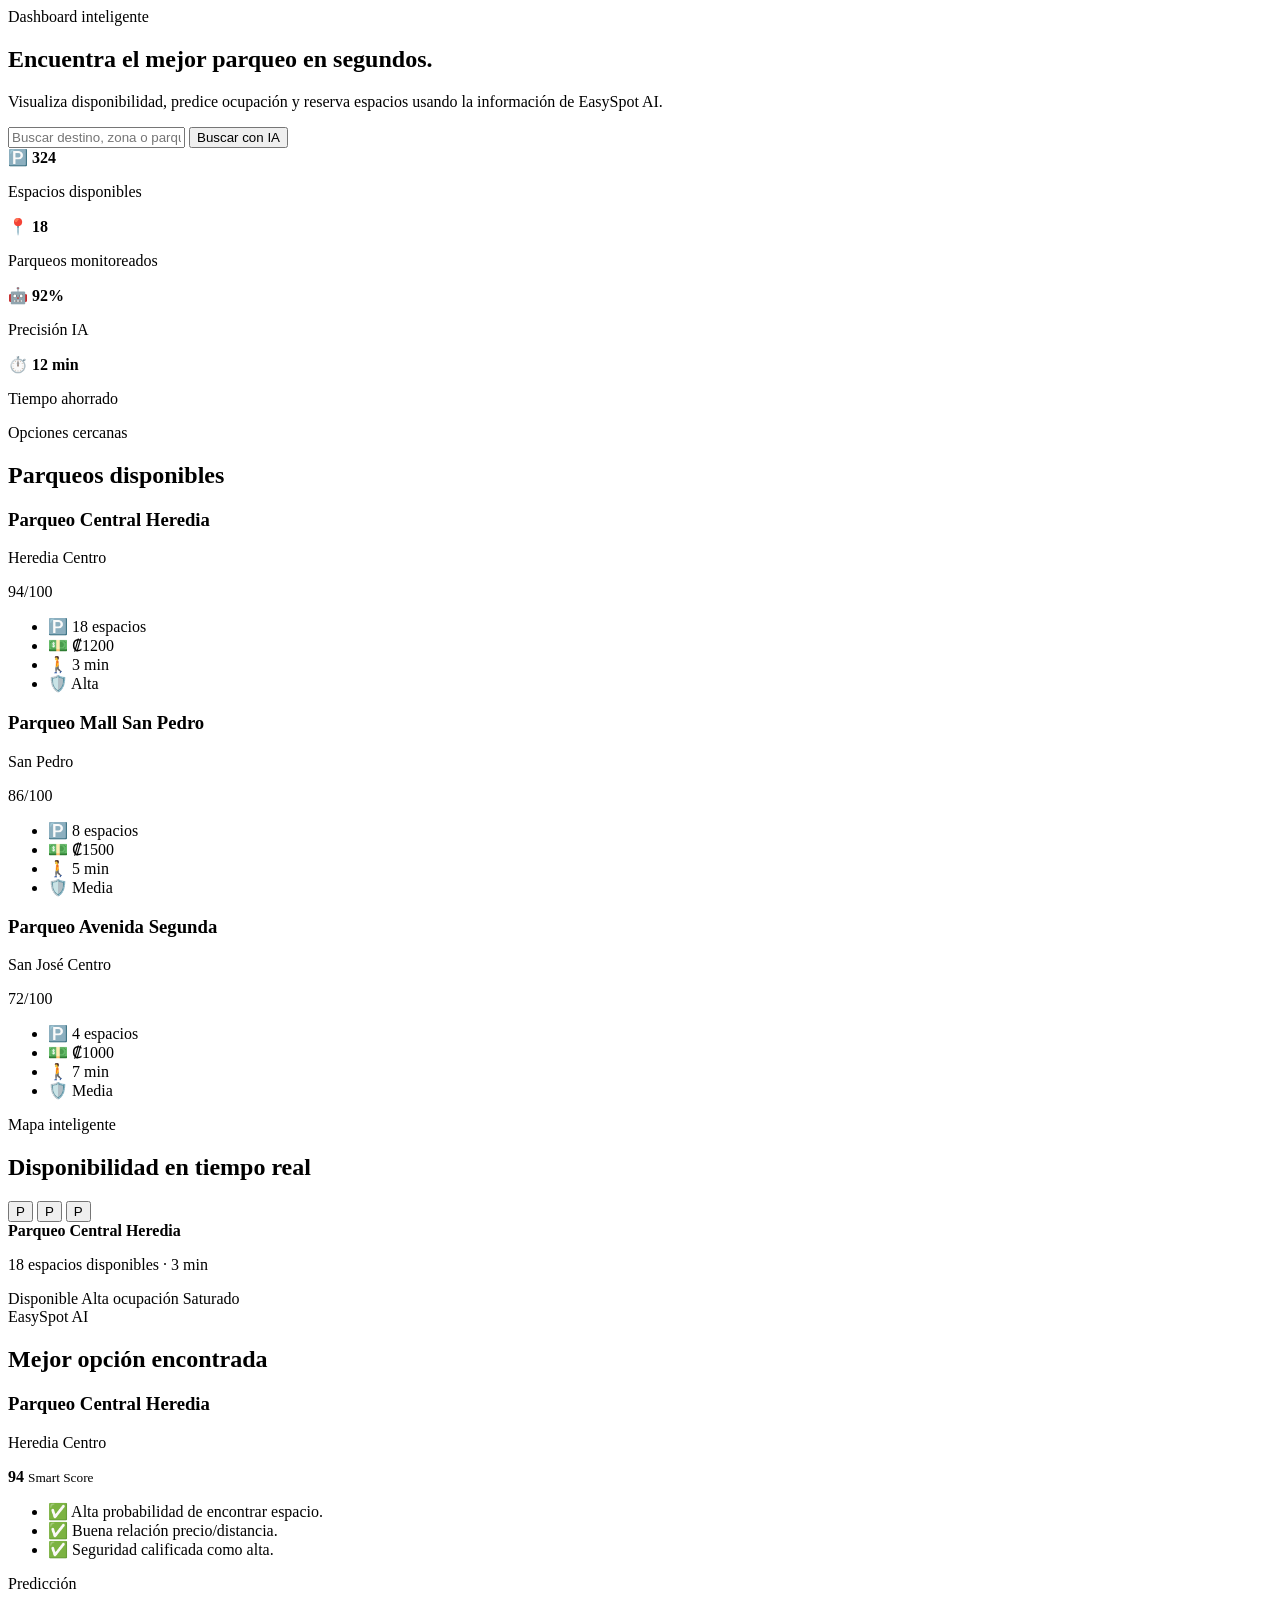
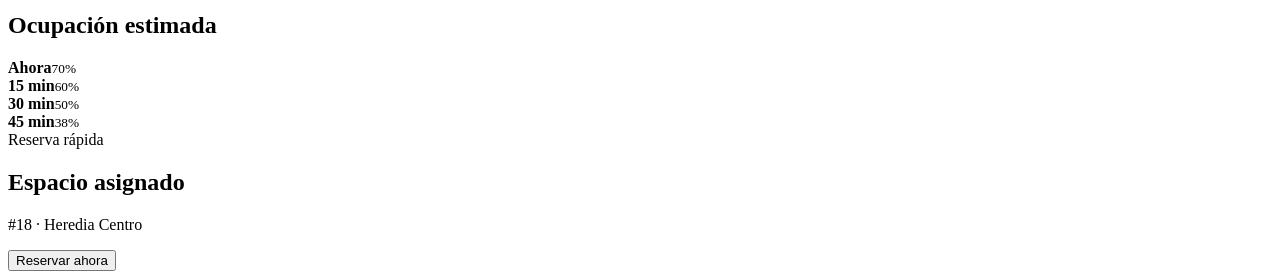
==== src/main/resources/templates/dashboard.html @ 5a5cbc47 "Remove database password from properties" ====
<!DOCTYPE html>
<html xmlns:th="http://www.thymeleaf.org">
    <head th:replace="~{layout/fragmentos :: head('Dashboard | EasySpot AI', 'dashboard')}"></head>

    <body class="dashboard-page">

        <header th:replace="~{layout/fragmentos :: appNavbar}"></header>

        <main class="dashboard-container">

            <section class="dashboard-hero">
                <div>
                    <span class="dashboard-badge">Dashboard inteligente</span>
                    <h1>Encuentra el mejor parqueo en segundos.</h1>
                    <p>
                        Visualiza disponibilidad, predice ocupación y reserva espacios
                        usando la información de EasySpot AI.
                    </p>
                </div>

                <form class="dashboard-search">
                    <input type="text" placeholder="Buscar destino, zona o parqueo...">
                    <button type="button">Buscar con IA</button>
                </form>
            </section>

            <section class="dashboard-stats">
                <div class="stat-card">
                    <span>🅿️</span>
                    <strong>324</strong>
                    <p>Espacios disponibles</p>
                </div>

                <div class="stat-card">
                    <span>📍</span>
                    <strong>18</strong>
                    <p>Parqueos monitoreados</p>
                </div>

                <div class="stat-card">
                    <span>🤖</span>
                    <strong>92%</strong>
                    <p>Precisión IA</p>
                </div>

                <div class="stat-card">
                    <span>⏱️</span>
                    <strong>12 min</strong>
                    <p>Tiempo ahorrado</p>
                </div>
            </section>

            <section class="dashboard-grid">

                <aside class="parking-panel">
                    <span class="panel-badge">Opciones cercanas</span>
                    <h2>Parqueos disponibles</h2>

                    <div class="parking-list">
                        <article class="parking-card active">
                            <div>
                                <h3>Parqueo Central Heredia</h3>
                                <p>Heredia Centro</p>
                            </div>
                            <span>94/100</span>
                            <ul>
                                <li>🅿️ 18 espacios</li>
                                <li>💵 ₡1200</li>
                                <li>🚶 3 min</li>
                                <li>🛡️ Alta</li>
                            </ul>
                        </article>

                        <article class="parking-card">
                            <div>
                                <h3>Parqueo Mall San Pedro</h3>
                                <p>San Pedro</p>
                            </div>
                            <span>86/100</span>
                            <ul>
                                <li>🅿️ 8 espacios</li>
                                <li>💵 ₡1500</li>
                                <li>🚶 5 min</li>
                                <li>🛡️ Media</li>
                            </ul>
                        </article>

                        <article class="parking-card">
                            <div>
                                <h3>Parqueo Avenida Segunda</h3>
                                <p>San José Centro</p>
                            </div>
                            <span>72/100</span>
                            <ul>
                                <li>🅿️ 4 espacios</li>
                                <li>💵 ₡1000</li>
                                <li>🚶 7 min</li>
                                <li>🛡️ Media</li>
                            </ul>
                        </article>
                    </div>
                </aside>

                <section class="map-panel">
                    <span class="panel-badge">Mapa inteligente</span>
                    <h2>Disponibilidad en tiempo real</h2>

                    <div class="smart-map">
                        <div class="road road-one"></div>
                        <div class="road road-two"></div>
                        <div class="road road-three"></div>

                        <button class="map-pin pin-green">P</button>
                        <button class="map-pin pin-yellow">P</button>
                        <button class="map-pin pin-red">P</button>

                        <div class="map-info">
                            <strong>Parqueo Central Heredia</strong>
                            <p>18 espacios disponibles · 3 min</p>
                        </div>
                    </div>

                    <div class="map-legend">
                        <span><i class="green"></i> Disponible</span>
                        <span><i class="yellow"></i> Alta ocupación</span>
                        <span><i class="red"></i> Saturado</span>
                    </div>
                </section>

                <aside class="ai-panel">
                    <section class="recommendation-card">
                        <span>EasySpot AI</span>
                        <h2>Mejor opción encontrada</h2>
                        <h3>Parqueo Central Heredia</h3>
                        <p>Heredia Centro</p>

                        <div class="score-box">
                            <strong>94</strong>
                            <small>Smart Score</small>
                        </div>

                        <ul>
                            <li>✅ Alta probabilidad de encontrar espacio.</li>
                            <li>✅ Buena relación precio/distancia.</li>
                            <li>✅ Seguridad calificada como alta.</li>
                        </ul>
                    </section>

                    <section class="prediction-card">
                        <span>Predicción</span>
                        <h2>Ocupación estimada</h2>

                        <div class="prediction-row">
                            <div><strong>Ahora</strong><small>70%</small></div>
                            <div class="bar"><i style="width:70%"></i></div>
                        </div>

                        <div class="prediction-row">
                            <div><strong>15 min</strong><small>60%</small></div>
                            <div class="bar"><i style="width:60%"></i></div>
                        </div>

                        <div class="prediction-row">
                            <div><strong>30 min</strong><small>50%</small></div>
                            <div class="bar"><i style="width:50%"></i></div>
                        </div>

                        <div class="prediction-row">
                            <div><strong>45 min</strong><small>38%</small></div>
                            <div class="bar"><i style="width:38%"></i></div>
                        </div>
                    </section>

                    <section class="quick-reserve">
                        <span>Reserva rápida</span>
                        <h2>Espacio asignado</h2>
                        <p>#18 · Heredia Centro</p>
                        <button>Reservar ahora</button>
                    </section>
                </aside>

            </section>

        </main>

        <div th:replace="~{layout/fragmentos :: scripts}"></div>

    </body>
</html>
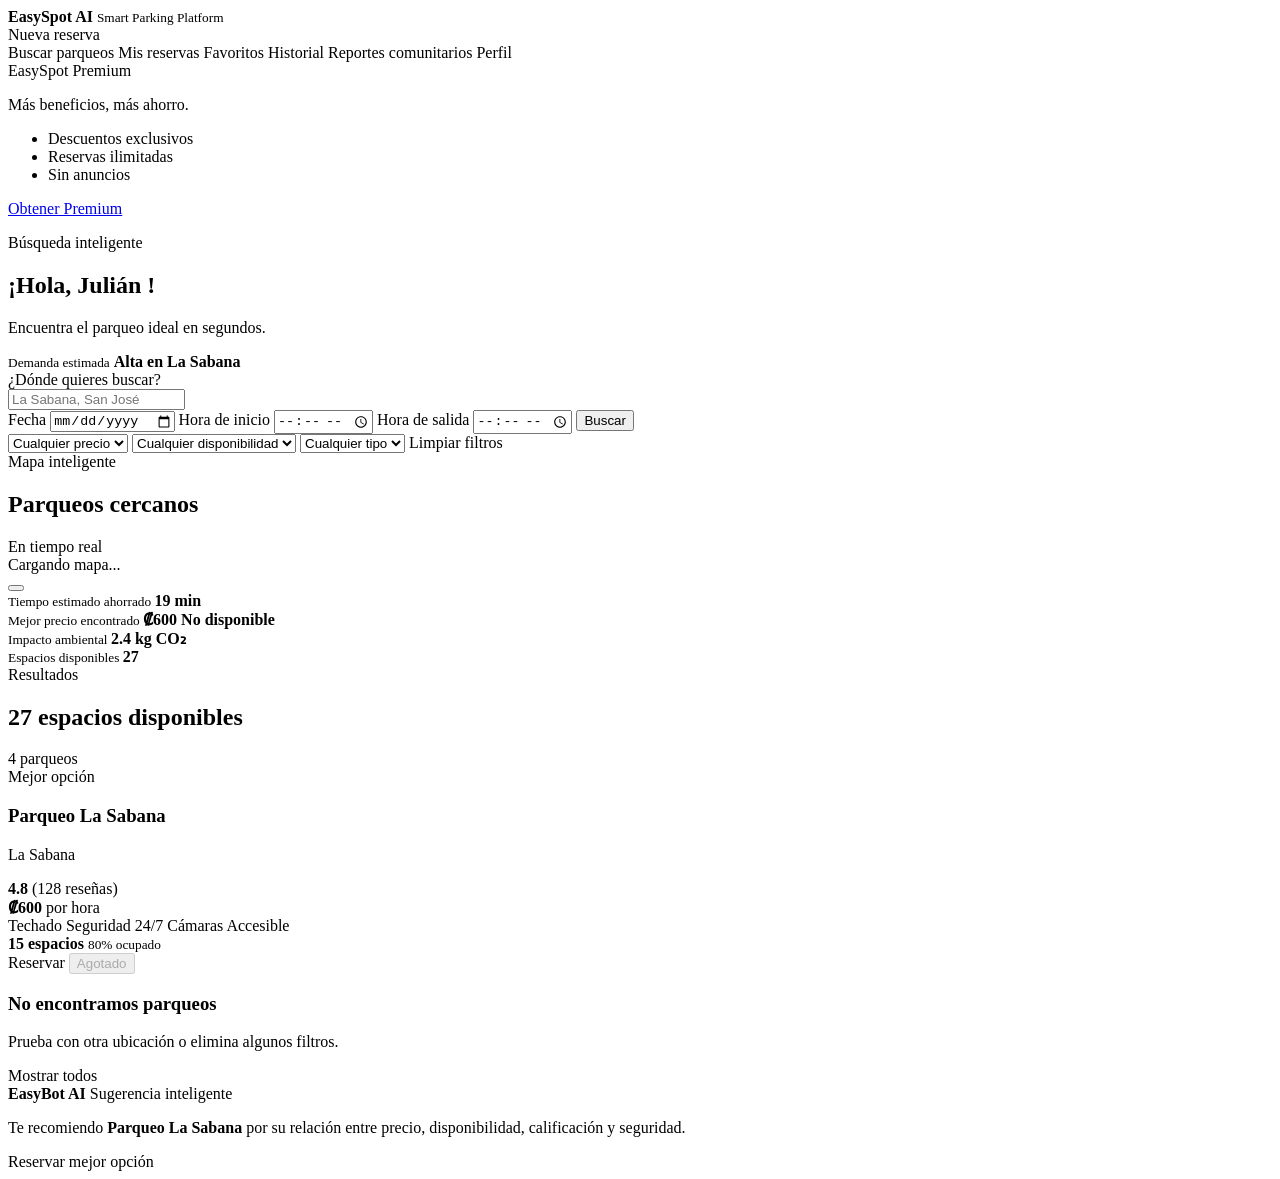
==== commit bb0e6670: "Dashboard completado, faltan algunos detalles" ====
--- a/src/main/resources/templates/dashboard.html
+++ b/src/main/resources/templates/dashboard.html
@@ -1,189 +1,723 @@
 <!DOCTYPE html>
 <html xmlns:th="http://www.thymeleaf.org">
-    <head th:replace="~{layout/fragmentos :: head('Dashboard | EasySpot AI', 'dashboard')}"></head>
-
-    <body class="dashboard-page">
+
+    <head th:replace="~{layout/fragmentos :: head('Buscar parqueos', 'dashboard')}">
+    </head>
+
+    <body class="dashboard-body">
 
         <header th:replace="~{layout/fragmentos :: appNavbar}"></header>
 
-        <main class="dashboard-container">
-
-            <section class="dashboard-hero">
-                <div>
-                    <span class="dashboard-badge">Dashboard inteligente</span>
-                    <h1>Encuentra el mejor parqueo en segundos.</h1>
-                    <p>
-                        Visualiza disponibilidad, predice ocupación y reserva espacios
-                        usando la información de EasySpot AI.
-                    </p>
+        <main class="dashboard-shell">
+
+            <!-- SIDEBAR -->
+            <aside class="dashboard-sidebar">
+
+                <div class="sidebar-brand">
+
+                    <div class="sidebar-brand-icon">
+                        <i class="fa-solid fa-location-dot"></i>
+                    </div>
+
+                    <div>
+                        <strong>EasySpot <span>AI</span></strong>
+                        <small>Smart Parking Platform</small>
+                    </div>
+
                 </div>
 
-                <form class="dashboard-search">
-                    <input type="text" placeholder="Buscar destino, zona o parqueo...">
-                    <button type="button">Buscar con IA</button>
+                <a th:href="@{/reservas/nueva}"
+                   class="new-reservation-btn">
+
+                    <i class="fa-solid fa-plus"></i>
+                    Nueva reserva
+
+                </a>
+
+                <nav class="sidebar-nav">
+
+                    <a th:href="@{/dashboard}" class="active">
+                        <i class="fa-solid fa-magnifying-glass-location"></i>
+                        <span>Buscar parqueos</span>
+                    </a>
+
+                    <a th:href="@{/reservas}">
+                        <i class="fa-regular fa-calendar-check"></i>
+                        <span>Mis reservas</span>
+                    </a>
+
+                    <a th:href="@{/favoritos}">
+                        <i class="fa-regular fa-heart"></i>
+                        <span>Favoritos</span>
+                    </a>
+
+                    <a th:href="@{/historial}">
+                        <i class="fa-solid fa-clock-rotate-left"></i>
+                        <span>Historial</span>
+                    </a>
+
+                    <a th:href="@{/reportes}">
+                        <i class="fa-solid fa-triangle-exclamation"></i>
+                        <span>Reportes comunitarios</span>
+                    </a>
+
+                    <a th:href="@{/perfil}">
+                        <i class="fa-regular fa-user"></i>
+                        <span>Perfil</span>
+                    </a>
+
+                </nav>
+
+                <section class="premium-card">
+
+                    <div class="premium-title">
+                        <i class="fa-solid fa-crown"></i>
+                        <span>EasySpot Premium</span>
+                    </div>
+
+                    <p>Más beneficios, más ahorro.</p>
+
+                    <ul>
+                        <li>
+                            <i class="fa-solid fa-check"></i>
+                            Descuentos exclusivos
+                        </li>
+
+                        <li>
+                            <i class="fa-solid fa-check"></i>
+                            Reservas ilimitadas
+                        </li>
+
+                        <li>
+                            <i class="fa-solid fa-check"></i>
+                            Sin anuncios
+                        </li>
+                    </ul>
+
+                    <a href="#" class="premium-btn">
+                        Obtener Premium
+                    </a>
+
+                </section>
+
+            </aside>
+
+            <!-- CONTENIDO PRINCIPAL -->
+            <section class="dashboard-main">
+
+                <!-- BIENVENIDA -->
+                <div class="dashboard-welcome">
+
+                    <div>
+
+                        <p class="welcome-kicker">
+                            Búsqueda inteligente
+                        </p>
+
+                        <h1>
+                            ¡Hola,
+                            <span th:text="${session.usuarioLogueado.nombre}">
+                                Julián
+                            </span>!
+                        </h1>
+
+                        <p>
+                            Encuentra el parqueo ideal en segundos.
+                        </p>
+
+                    </div>
+
+                    <div class="demand-card">
+
+                        <div class="demand-icon">
+                            <i class="fa-solid fa-chart-line"></i>
+                        </div>
+
+                        <div>
+                            <small>Demanda estimada</small>
+                            <strong>Alta en La Sabana</strong>
+                        </div>
+
+                    </div>
+
+                </div>
+
+                <!-- BUSCADOR -->
+                <form th:action="@{/dashboard}"
+                      method="get"
+                      class="search-panel">
+
+                    <div class="search-grid">
+
+                        <label class="field field-location">
+
+                            <span>¿Dónde quieres buscar?</span>
+
+                            <div class="field-control">
+
+                                <i class="fa-solid fa-location-dot"></i>
+
+                                <input type="text"
+                                       name="q"
+                                       th:value="${q}"
+                                       placeholder="La Sabana, San José">
+
+                            </div>
+
+                        </label>
+
+                        <label class="field">
+
+                            <span>Fecha</span>
+
+                            <input type="date"
+                                   name="fecha"
+                                   th:value="${fechaSeleccionada}">
+
+                        </label>
+
+                        <label class="field">
+
+                            <span>Hora de inicio</span>
+
+                            <input type="time"
+                                   name="horaInicio"
+                                   th:value="${horaInicioSeleccionada}">
+
+                        </label>
+
+                        <label class="field">
+
+                            <span>Hora de salida</span>
+
+                            <input type="time"
+                                   name="horaSalida"
+                                   th:value="${horaSalidaSeleccionada}">
+
+                        </label>
+
+                        <button type="submit" class="search-btn">
+                            <i class="fa-solid fa-magnifying-glass"></i>
+                            Buscar
+                        </button>
+
+                    </div>
+
+                    <!-- FILTROS -->
+                    <div class="filter-row">
+
+                        <label class="filter-select">
+
+                            <i class="fa-solid fa-money-bill-wave"></i>
+
+                            <select name="precioMaximo">
+
+                                <option value="">
+                                    Cualquier precio
+                                </option>
+
+                                <option value="500"
+                                        th:selected="${precioMaximo != null
+                                        and precioMaximo.toString() == '500'}">
+                                    Hasta ₡500
+                                </option>
+
+                                <option value="700"
+                                        th:selected="${precioMaximo != null
+                                        and precioMaximo.toString() == '700'}">
+                                    Hasta ₡700
+                                </option>
+
+                                <option value="1000"
+                                        th:selected="${precioMaximo != null
+                                        and precioMaximo.toString() == '1000'}">
+                                    Hasta ₡1.000
+                                </option>
+
+                            </select>
+
+                        </label>
+
+                        <label class="filter-select">
+
+                            <i class="fa-solid fa-square-parking"></i>
+
+                            <select name="espaciosMinimos">
+
+                                <option value="">
+                                    Cualquier disponibilidad
+                                </option>
+
+                                <option value="1"
+                                        th:selected="${espaciosMinimos == 1}">
+                                    Al menos 1 espacio
+                                </option>
+
+                                <option value="5"
+                                        th:selected="${espaciosMinimos == 5}">
+                                    Al menos 5 espacios
+                                </option>
+
+                                <option value="10"
+                                        th:selected="${espaciosMinimos == 10}">
+                                    Al menos 10 espacios
+                                </option>
+
+                                <option value="20"
+                                        th:selected="${espaciosMinimos == 20}">
+                                    Al menos 20 espacios
+                                </option>
+
+                            </select>
+
+                        </label>
+
+                        <label class="filter-select">
+
+                            <i class="fa-solid fa-warehouse"></i>
+
+                            <select name="techado">
+
+                                <option value="">
+                                    Cualquier tipo
+                                </option>
+
+                                <option value="true"
+                                        th:selected="${techado != null and techado}">
+                                    Techado
+                                </option>
+
+                                <option value="false"
+                                        th:selected="${techado != null and !techado}">
+                                    Al aire libre
+                                </option>
+
+                            </select>
+
+                        </label>
+
+                        <a th:href="@{/dashboard}"
+                           class="clear-filters">
+
+                            <i class="fa-solid fa-rotate-left"></i>
+                            Limpiar filtros
+
+                        </a>
+
+                    </div>
+
                 </form>
+
+                <div class="dashboard-content-grid">
+
+                    <!-- MAPA -->
+                    <section class="map-card">
+
+                        <div class="map-card-header">
+
+                            <div>
+                                <span class="section-label">
+                                    Mapa inteligente
+                                </span>
+
+                                <h2>Parqueos cercanos</h2>
+                            </div>
+
+                            <span class="live-badge">
+                                <span></span>
+                                En tiempo real
+                            </span>
+
+                        </div>
+
+                        <!-- GOOGLE MAPS -->
+                        <div class="map-container">
+
+                            <div id="googleMap">
+
+                                <div class="map-loading">
+
+                                    <i class="fa-solid fa-location-dot"></i>
+
+                                    <span>
+                                        Cargando mapa...
+                                    </span>
+
+                                </div>
+
+                            </div>
+
+                            <!-- BOTÓN MI UBICACIÓN -->
+                            <button
+                                id="btnMyLocation"
+                                class="map-my-location"
+                                type="button"
+                                title="Mi ubicación"
+                                aria-label="Mi ubicación">
+
+                                <i class="fa-solid fa-location-crosshairs"></i>
+
+                            </button>
+
+                        </div>
+
+                        <!--
+                            Datos ocultos utilizados por dashboard.js
+                            para crear los marcadores del mapa.
+                        -->
+                        <div id="parkingMapData"
+                             class="d-none"
+                             aria-hidden="true">
+
+                            <div th:each="item : ${parqueos}"
+                                 class="parking-map-item"
+                                 th:data-id="${item.parqueo.idParqueo}"
+                                 th:data-nombre="${item.parqueo.nombre}"
+                                 th:data-direccion="${item.parqueo.direccion}"
+                                 th:data-latitud="${item.parqueo.latitud}"
+                                 th:data-longitud="${item.parqueo.longitud}"
+                                 th:data-precio="${item.parqueo.tarifaHora}"
+                                 th:data-espacios="${item.parqueo.espaciosDisponibles}"
+                                 th:data-calificacion="${item.parqueo.calificacion}"
+                                 th:data-mejor="${item.mejorOpcion}">
+                            </div>
+
+                        </div>
+
+                        <!-- ESTADÍSTICAS -->
+                        <div class="dashboard-stats">
+
+                            <article>
+
+                                <i class="fa-regular fa-clock"></i>
+
+                                <div>
+                                    <small>
+                                        Tiempo estimado ahorrado
+                                    </small>
+
+                                    <strong>19 min</strong>
+                                </div>
+
+                            </article>
+
+                            <article>
+
+                                <i class="fa-solid fa-wallet"></i>
+
+                                <div>
+
+                                    <small>
+                                        Mejor precio encontrado
+                                    </small>
+
+                                    <strong th:if="${mejorParqueo != null}"
+                                            th:text="'₡'
+                                            + ${#numbers.formatDecimal(
+                                            mejorParqueo.parqueo.tarifaHora,
+                                            0, 'COMMA', 0, 'POINT')}">
+                                        ₡600
+                                    </strong>
+
+                                    <strong th:if="${mejorParqueo == null}">
+                                        No disponible
+                                    </strong>
+
+                                </div>
+
+                            </article>
+
+                            <article>
+
+                                <i class="fa-solid fa-leaf"></i>
+
+                                <div>
+                                    <small>
+                                        Impacto ambiental
+                                    </small>
+
+                                    <strong>2.4 kg CO₂</strong>
+                                </div>
+
+                            </article>
+
+                            <article>
+
+                                <i class="fa-solid fa-square-parking"></i>
+
+                                <div>
+                                    <small>
+                                        Espacios disponibles
+                                    </small>
+
+                                    <strong th:text="${totalEspacios}">
+                                        27
+                                    </strong>
+                                </div>
+
+                            </article>
+
+                        </div>
+
+                    </section>
+
+                    <!-- RESULTADOS -->
+                    <aside class="results-panel">
+
+                        <div class="results-header">
+
+                            <div>
+
+                                <span class="section-label">
+                                    Resultados
+                                </span>
+
+                                <h2>
+                                    <span th:text="${totalEspacios}">
+                                        27
+                                    </span>
+
+                                    espacios disponibles
+                                </h2>
+
+                            </div>
+
+                            <span class="result-count"
+                                  th:text="${cantidadResultados + ' parqueos'}">
+                                4 parqueos
+                            </span>
+
+                        </div>
+
+                        <div class="results-list"
+                             th:if="${!#lists.isEmpty(parqueos)}">
+
+                            <article th:each="item : ${parqueos}"
+                                     class="parking-card"
+                                     th:classappend="${item.mejorOpcion}
+                                     ? ' recommended' : ''"
+                                     th:data-parking-id="${item.parqueo.idParqueo}"
+                                     th:data-parqueo-card="${item.parqueo.idParqueo}">
+
+                                <span th:if="${item.mejorOpcion}"
+                                      class="recommended-badge">
+                                    Mejor opción
+                                </span>
+
+                                <div class="parking-card-top">
+
+                                    <div class="parking-icon">
+                                        <i class="fa-solid fa-square-parking"></i>
+                                    </div>
+
+                                    <div class="parking-main-info">
+
+                                        <h3 th:text="${item.parqueo.nombre}">
+                                            Parqueo La Sabana
+                                        </h3>
+
+                                        <p>
+
+                                            <i class="fa-solid fa-location-dot"></i>
+
+                                            <span th:text="${item.parqueo.direccion}">
+                                                La Sabana
+                                            </span>
+
+                                        </p>
+
+                                        <div class="rating-row">
+
+                                            <i class="fa-solid fa-star"></i>
+
+                                            <strong th:text="${item.parqueo.calificacion}">
+                                                4.8
+                                            </strong>
+
+                                            <span th:text="'('
+                                                  + ${item.parqueo.totalResenas}
+                                                  + ' reseñas)'">
+                                                (128 reseñas)
+                                            </span>
+
+                                        </div>
+
+                                    </div>
+
+                                    <div class="parking-price">
+
+                                        <strong th:text="'₡'
+                                                + ${#numbers.formatDecimal(
+                                                item.parqueo.tarifaHora,
+                                                0, 'COMMA', 0, 'POINT')}">
+                                            ₡600
+                                        </strong>
+
+                                        <span>por hora</span>
+
+                                    </div>
+
+                                </div>
+
+                                <div class="parking-features">
+
+                                    <span th:if="${item.parqueo.techado}">
+                                        <i class="fa-solid fa-warehouse"></i>
+                                        Techado
+                                    </span>
+
+                                    <span th:if="${item.parqueo.seguridad24h}">
+                                        <i class="fa-solid fa-shield-halved"></i>
+                                        Seguridad 24/7
+                                    </span>
+
+                                    <span th:if="${item.parqueo.camaras}">
+                                        <i class="fa-solid fa-video"></i>
+                                        Cámaras
+                                    </span>
+
+                                    <span th:if="${item.parqueo.accesoDiscapacidad}">
+                                        <i class="fa-solid fa-wheelchair"></i>
+                                        Accesible
+                                    </span>
+
+                                </div>
+
+                                <div class="parking-card-footer">
+
+                                    <div class="availability"
+                                         th:classappend="${item.nivelDisponibilidad}">
+
+                                        <span class="availability-dot"></span>
+
+                                        <div>
+
+                                            <strong th:text="${item.parqueo.espaciosDisponibles
+                                                    + ' espacios'}">
+                                                15 espacios
+                                            </strong>
+
+                                            <small th:text="${item.porcentajeOcupacion
+                                                   + '% ocupado'}">
+                                                80% ocupado
+                                            </small>
+
+                                        </div>
+
+                                    </div>
+
+                                    <a th:if="${item.parqueo.espaciosDisponibles > 0}"
+                                       th:href="@{/reservas/nueva(
+                                       idParqueo=${item.parqueo.idParqueo},
+                                       fecha=${fechaSeleccionada},
+                                       horaInicio=${horaInicioSeleccionada},
+                                       horaSalida=${horaSalidaSeleccionada}
+                                       )}"
+                                       class="reserve-btn">
+
+                                        Reservar
+
+                                    </a>
+
+                                    <button th:if="${item.parqueo.espaciosDisponibles == 0}"
+                                            type="button"
+                                            class="reserve-btn disabled"
+                                            disabled>
+
+                                        Agotado
+
+                                    </button>
+
+                                </div>
+
+                            </article>
+
+                        </div>
+
+                        <!-- SIN RESULTADOS -->
+                        <div class="empty-results"
+                             th:if="${#lists.isEmpty(parqueos)}">
+
+                            <i class="fa-solid fa-map-location-dot"></i>
+
+                            <h3>No encontramos parqueos</h3>
+
+                            <p>
+                                Prueba con otra ubicación o elimina algunos filtros.
+                            </p>
+
+                            <a th:href="@{/dashboard}">
+                                Mostrar todos
+                            </a>
+
+                        </div>
+
+                    </aside>
+
+                </div>
+
+                <!-- ASISTENTE -->
+                <section class="assistant-card"
+                         th:if="${mejorParqueo != null}">
+
+                    <div class="assistant-avatar">
+                        <i class="fa-solid fa-robot"></i>
+                    </div>
+
+                    <div class="assistant-message">
+
+                        <div>
+                            <strong>EasyBot AI</strong>
+                            <span>Sugerencia inteligente</span>
+                        </div>
+
+                        <p>
+
+                            Te recomiendo
+
+                            <strong th:text="${mejorParqueo.parqueo.nombre}">
+                                Parqueo La Sabana
+                            </strong>
+
+                            por su relación entre precio, disponibilidad,
+                            calificación y seguridad.
+
+                        </p>
+
+                    </div>
+
+                    <a th:href="@{/reservas/nueva(
+                       idParqueo=${mejorParqueo.parqueo.idParqueo},
+                       fecha=${fechaSeleccionada},
+                       horaInicio=${horaInicioSeleccionada},
+                       horaSalida=${horaSalidaSeleccionada}
+                       )}"
+                       class="assistant-action">
+
+                        Reservar mejor opción
+
+                        <i class="fa-solid fa-wand-magic-sparkles"></i>
+
+                    </a>
+
+                </section>
+
             </section>
 
-            <section class="dashboard-stats">
-                <div class="stat-card">
-                    <span>🅿️</span>
-                    <strong>324</strong>
-                    <p>Espacios disponibles</p>
-                </div>
-
-                <div class="stat-card">
-                    <span>📍</span>
-                    <strong>18</strong>
-                    <p>Parqueos monitoreados</p>
-                </div>
-
-                <div class="stat-card">
-                    <span>🤖</span>
-                    <strong>92%</strong>
-                    <p>Precisión IA</p>
-                </div>
-
-                <div class="stat-card">
-                    <span>⏱️</span>
-                    <strong>12 min</strong>
-                    <p>Tiempo ahorrado</p>
-                </div>
-            </section>
-
-            <section class="dashboard-grid">
-
-                <aside class="parking-panel">
-                    <span class="panel-badge">Opciones cercanas</span>
-                    <h2>Parqueos disponibles</h2>
-
-                    <div class="parking-list">
-                        <article class="parking-card active">
-                            <div>
-                                <h3>Parqueo Central Heredia</h3>
-                                <p>Heredia Centro</p>
-                            </div>
-                            <span>94/100</span>
-                            <ul>
-                                <li>🅿️ 18 espacios</li>
-                                <li>💵 ₡1200</li>
-                                <li>🚶 3 min</li>
-                                <li>🛡️ Alta</li>
-                            </ul>
-                        </article>
-
-                        <article class="parking-card">
-                            <div>
-                                <h3>Parqueo Mall San Pedro</h3>
-                                <p>San Pedro</p>
-                            </div>
-                            <span>86/100</span>
-                            <ul>
-                                <li>🅿️ 8 espacios</li>
-                                <li>💵 ₡1500</li>
-                                <li>🚶 5 min</li>
-                                <li>🛡️ Media</li>
-                            </ul>
-                        </article>
-
-                        <article class="parking-card">
-                            <div>
-                                <h3>Parqueo Avenida Segunda</h3>
-                                <p>San José Centro</p>
-                            </div>
-                            <span>72/100</span>
-                            <ul>
-                                <li>🅿️ 4 espacios</li>
-                                <li>💵 ₡1000</li>
-                                <li>🚶 7 min</li>
-                                <li>🛡️ Media</li>
-                            </ul>
-                        </article>
-                    </div>
-                </aside>
-
-                <section class="map-panel">
-                    <span class="panel-badge">Mapa inteligente</span>
-                    <h2>Disponibilidad en tiempo real</h2>
-
-                    <div class="smart-map">
-                        <div class="road road-one"></div>
-                        <div class="road road-two"></div>
-                        <div class="road road-three"></div>
-
-                        <button class="map-pin pin-green">P</button>
-                        <button class="map-pin pin-yellow">P</button>
-                        <button class="map-pin pin-red">P</button>
-
-                        <div class="map-info">
-                            <strong>Parqueo Central Heredia</strong>
-                            <p>18 espacios disponibles · 3 min</p>
-                        </div>
-                    </div>
-
-                    <div class="map-legend">
-                        <span><i class="green"></i> Disponible</span>
-                        <span><i class="yellow"></i> Alta ocupación</span>
-                        <span><i class="red"></i> Saturado</span>
-                    </div>
-                </section>
-
-                <aside class="ai-panel">
-                    <section class="recommendation-card">
-                        <span>EasySpot AI</span>
-                        <h2>Mejor opción encontrada</h2>
-                        <h3>Parqueo Central Heredia</h3>
-                        <p>Heredia Centro</p>
-
-                        <div class="score-box">
-                            <strong>94</strong>
-                            <small>Smart Score</small>
-                        </div>
-
-                        <ul>
-                            <li>✅ Alta probabilidad de encontrar espacio.</li>
-                            <li>✅ Buena relación precio/distancia.</li>
-                            <li>✅ Seguridad calificada como alta.</li>
-                        </ul>
-                    </section>
-
-                    <section class="prediction-card">
-                        <span>Predicción</span>
-                        <h2>Ocupación estimada</h2>
-
-                        <div class="prediction-row">
-                            <div><strong>Ahora</strong><small>70%</small></div>
-                            <div class="bar"><i style="width:70%"></i></div>
-                        </div>
-
-                        <div class="prediction-row">
-                            <div><strong>15 min</strong><small>60%</small></div>
-                            <div class="bar"><i style="width:60%"></i></div>
-                        </div>
-
-                        <div class="prediction-row">
-                            <div><strong>30 min</strong><small>50%</small></div>
-                            <div class="bar"><i style="width:50%"></i></div>
-                        </div>
-
-                        <div class="prediction-row">
-                            <div><strong>45 min</strong><small>38%</small></div>
-                            <div class="bar"><i style="width:38%"></i></div>
-                        </div>
-                    </section>
-
-                    <section class="quick-reserve">
-                        <span>Reserva rápida</span>
-                        <h2>Espacio asignado</h2>
-                        <p>#18 · Heredia Centro</p>
-                        <button>Reservar ahora</button>
-                    </section>
-                </aside>
-
-            </section>
-
         </main>
 
+        <!-- SCRIPTS GENERALES -->
         <div th:replace="~{layout/fragmentos :: scripts}"></div>
 
+        <!-- JAVASCRIPT DEL DASHBOARD -->
+        <script th:src="@{/js/dashboard.js}"></script>
+
+        <!-- GOOGLE MAPS JAVASCRIPT API -->
+        <script th:src="|https://maps.googleapis.com/maps/api/js?key=${googleMapsApiKey}&amp;loading=async&amp;callback=initMap&amp;v=weekly|"
+                async
+                defer>
+        </script>
+
     </body>
+
 </html>
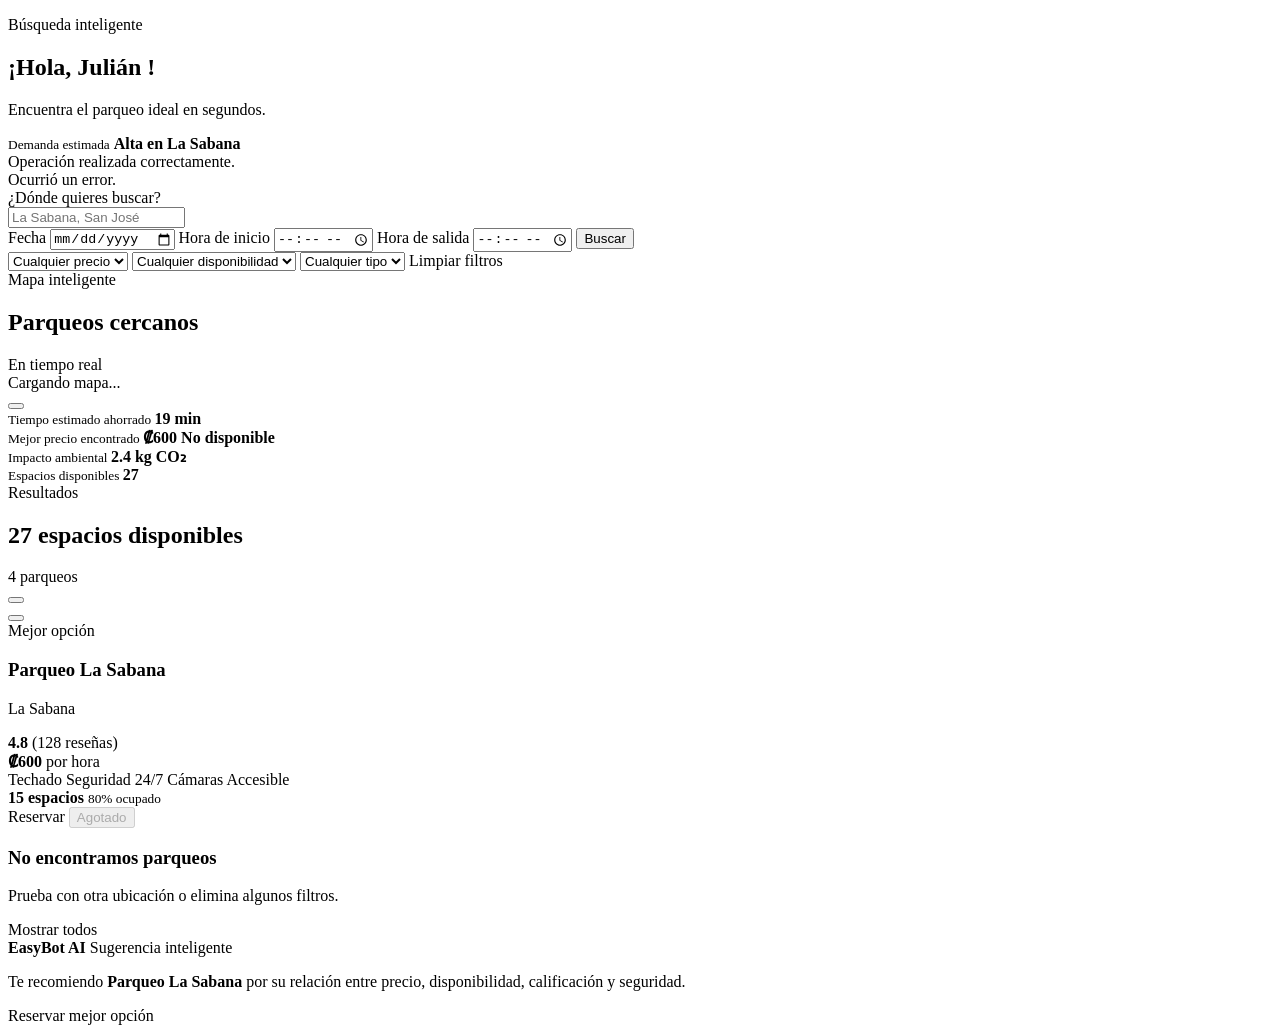
==== commit 413d5c96: "Dashboard, Reservas y Favoritos "Completado" faltan algunos detalles" ====
--- a/src/main/resources/templates/dashboard.html
+++ b/src/main/resources/templates/dashboard.html
@@ -6,101 +6,10 @@
 
     <body class="dashboard-body">
 
-        <header th:replace="~{layout/fragmentos :: appNavbar}"></header>
-
         <main class="dashboard-shell">
 
             <!-- SIDEBAR -->
-            <aside class="dashboard-sidebar">
-
-                <div class="sidebar-brand">
-
-                    <div class="sidebar-brand-icon">
-                        <i class="fa-solid fa-location-dot"></i>
-                    </div>
-
-                    <div>
-                        <strong>EasySpot <span>AI</span></strong>
-                        <small>Smart Parking Platform</small>
-                    </div>
-
-                </div>
-
-                <a th:href="@{/reservas/nueva}"
-                   class="new-reservation-btn">
-
-                    <i class="fa-solid fa-plus"></i>
-                    Nueva reserva
-
-                </a>
-
-                <nav class="sidebar-nav">
-
-                    <a th:href="@{/dashboard}" class="active">
-                        <i class="fa-solid fa-magnifying-glass-location"></i>
-                        <span>Buscar parqueos</span>
-                    </a>
-
-                    <a th:href="@{/reservas}">
-                        <i class="fa-regular fa-calendar-check"></i>
-                        <span>Mis reservas</span>
-                    </a>
-
-                    <a th:href="@{/favoritos}">
-                        <i class="fa-regular fa-heart"></i>
-                        <span>Favoritos</span>
-                    </a>
-
-                    <a th:href="@{/historial}">
-                        <i class="fa-solid fa-clock-rotate-left"></i>
-                        <span>Historial</span>
-                    </a>
-
-                    <a th:href="@{/reportes}">
-                        <i class="fa-solid fa-triangle-exclamation"></i>
-                        <span>Reportes comunitarios</span>
-                    </a>
-
-                    <a th:href="@{/perfil}">
-                        <i class="fa-regular fa-user"></i>
-                        <span>Perfil</span>
-                    </a>
-
-                </nav>
-
-                <section class="premium-card">
-
-                    <div class="premium-title">
-                        <i class="fa-solid fa-crown"></i>
-                        <span>EasySpot Premium</span>
-                    </div>
-
-                    <p>Más beneficios, más ahorro.</p>
-
-                    <ul>
-                        <li>
-                            <i class="fa-solid fa-check"></i>
-                            Descuentos exclusivos
-                        </li>
-
-                        <li>
-                            <i class="fa-solid fa-check"></i>
-                            Reservas ilimitadas
-                        </li>
-
-                        <li>
-                            <i class="fa-solid fa-check"></i>
-                            Sin anuncios
-                        </li>
-                    </ul>
-
-                    <a href="#" class="premium-btn">
-                        Obtener Premium
-                    </a>
-
-                </section>
-
-            </aside>
+            <aside th:replace="~{layout/fragmentos :: sidebar('dashboard')}"></aside>
 
             <!-- CONTENIDO PRINCIPAL -->
             <section class="dashboard-main">
@@ -142,6 +51,30 @@
 
                 </div>
 
+                <!-- MENSAJE DE ÉXITO -->
+                <div th:if="${success}"
+                     class="dashboard-alert dashboard-alert-success">
+
+                    <i class="fa-solid fa-circle-check"></i>
+
+                    <span th:text="${success}">
+                        Operación realizada correctamente.
+                    </span>
+
+                </div>
+
+                <!-- MENSAJE DE ERROR -->
+                <div th:if="${error}"
+                     class="dashboard-alert dashboard-alert-error">
+
+                    <i class="fa-solid fa-circle-exclamation"></i>
+
+                    <span th:text="${error}">
+                        Ocurrió un error.
+                    </span>
+
+                </div>
+
                 <!-- BUSCADOR -->
                 <form th:action="@{/dashboard}"
                       method="get"
@@ -196,9 +129,12 @@
 
                         </label>
 
-                        <button type="submit" class="search-btn">
+                        <button type="submit"
+                                class="search-btn">
+
                             <i class="fa-solid fa-magnifying-glass"></i>
                             Buscar
+
                         </button>
 
                     </div>
@@ -316,11 +252,13 @@
                         <div class="map-card-header">
 
                             <div>
+
                                 <span class="section-label">
                                     Mapa inteligente
                                 </span>
 
                                 <h2>Parqueos cercanos</h2>
+
                             </div>
 
                             <span class="live-badge">
@@ -348,12 +286,11 @@
                             </div>
 
                             <!-- BOTÓN MI UBICACIÓN -->
-                            <button
-                                id="btnMyLocation"
-                                class="map-my-location"
-                                type="button"
-                                title="Mi ubicación"
-                                aria-label="Mi ubicación">
+                            <button id="btnMyLocation"
+                                    class="map-my-location"
+                                    type="button"
+                                    title="Mi ubicación"
+                                    aria-label="Mi ubicación">
 
                                 <i class="fa-solid fa-location-crosshairs"></i>
 
@@ -361,10 +298,7 @@
 
                         </div>
 
-                        <!--
-                            Datos ocultos utilizados por dashboard.js
-                            para crear los marcadores del mapa.
-                        -->
+                        <!-- DATOS OCULTOS DEL MAPA -->
                         <div id="parkingMapData"
                              class="d-none"
                              aria-hidden="true">
@@ -392,11 +326,13 @@
                                 <i class="fa-regular fa-clock"></i>
 
                                 <div>
+
                                     <small>
                                         Tiempo estimado ahorrado
                                     </small>
 
                                     <strong>19 min</strong>
+
                                 </div>
 
                             </article>
@@ -415,7 +351,10 @@
                                             th:text="'₡'
                                             + ${#numbers.formatDecimal(
                                             mejorParqueo.parqueo.tarifaHora,
-                                            0, 'COMMA', 0, 'POINT')}">
+                                            0,
+                                            'COMMA',
+                                            0,
+                                            'POINT')}">
                                         ₡600
                                     </strong>
 
@@ -432,11 +371,13 @@
                                 <i class="fa-solid fa-leaf"></i>
 
                                 <div>
+
                                     <small>
                                         Impacto ambiental
                                     </small>
 
                                     <strong>2.4 kg CO₂</strong>
+
                                 </div>
 
                             </article>
@@ -446,6 +387,7 @@
                                 <i class="fa-solid fa-square-parking"></i>
 
                                 <div>
+
                                     <small>
                                         Espacios disponibles
                                     </small>
@@ -453,6 +395,7 @@
                                     <strong th:text="${totalEspacios}">
                                         27
                                     </strong>
+
                                 </div>
 
                             </article>
@@ -473,11 +416,13 @@
                                 </span>
 
                                 <h2>
+
                                     <span th:text="${totalEspacios}">
                                         27
                                     </span>
 
                                     espacios disponibles
+
                                 </h2>
 
                             </div>
@@ -490,15 +435,76 @@
                         </div>
 
                         <div class="results-list"
-                             th:if="${!#lists.isEmpty(parqueos)}">
-
+                             th:if="${parqueos != null
+                             and !#lists.isEmpty(parqueos)}">
+
+                            <!-- TARJETA DE PARQUEO -->
                             <article th:each="item : ${parqueos}"
                                      class="parking-card"
                                      th:classappend="${item.mejorOpcion}
-                                     ? ' recommended' : ''"
+                                     ? ' recommended'
+                                     : ''"
                                      th:data-parking-id="${item.parqueo.idParqueo}"
                                      th:data-parqueo-card="${item.parqueo.idParqueo}">
 
+                                <!-- BOTÓN DE FAVORITOS -->
+                                <div class="parking-favorite-action">
+
+                                    <!-- AGREGAR A FAVORITOS -->
+                                    <form th:if="${favoritosIds == null
+                                          or !favoritosIds.contains(
+                                          item.parqueo.idParqueo
+                                          )}"
+                                          th:action="@{/favoritos/agregar/{idParqueo}(
+                                          idParqueo=${item.parqueo.idParqueo}
+                                          )}"
+                                          method="post"
+                                          class="favorite-toggle-form">
+
+                                        <input type="hidden"
+                                               name="redirect"
+                                               value="/dashboard">
+
+                                        <button type="submit"
+                                                class="favorite-toggle-button"
+                                                title="Agregar a favoritos"
+                                                aria-label="Agregar a favoritos">
+
+                                            <i class="fa-regular fa-heart"></i>
+
+                                        </button>
+
+                                    </form>
+
+                                    <!-- QUITAR DE FAVORITOS -->
+                                    <form th:if="${favoritosIds != null
+                                          and favoritosIds.contains(
+                                          item.parqueo.idParqueo
+                                          )}"
+                                          th:action="@{/favoritos/eliminar/{idParqueo}(
+                                          idParqueo=${item.parqueo.idParqueo}
+                                          )}"
+                                          method="post"
+                                          class="favorite-toggle-form">
+
+                                        <input type="hidden"
+                                               name="redirect"
+                                               value="/dashboard">
+
+                                        <button type="submit"
+                                                class="favorite-toggle-button active"
+                                                title="Quitar de favoritos"
+                                                aria-label="Quitar de favoritos">
+
+                                            <i class="fa-solid fa-heart"></i>
+
+                                        </button>
+
+                                    </form>
+
+                                </div>
+
+                                <!-- MEJOR OPCIÓN -->
                                 <span th:if="${item.mejorOpcion}"
                                       class="recommended-badge">
                                     Mejor opción
@@ -530,12 +536,16 @@
 
                                             <i class="fa-solid fa-star"></i>
 
-                                            <strong th:text="${item.parqueo.calificacion}">
+                                            <strong th:text="${item.parqueo.calificacion != null
+                                                    ? item.parqueo.calificacion
+                                                    : '--'}">
                                                 4.8
                                             </strong>
 
                                             <span th:text="'('
-                                                  + ${item.parqueo.totalResenas}
+                                                  + ${item.parqueo.totalResenas != null
+                                                  ? item.parqueo.totalResenas
+                                                  : 0}
                                                   + ' reseñas)'">
                                                 (128 reseñas)
                                             </span>
@@ -549,7 +559,10 @@
                                         <strong th:text="'₡'
                                                 + ${#numbers.formatDecimal(
                                                 item.parqueo.tarifaHora,
-                                                0, 'COMMA', 0, 'POINT')}">
+                                                0,
+                                                'COMMA',
+                                                0,
+                                                'POINT')}">
                                             ₡600
                                         </strong>
 
@@ -559,30 +572,40 @@
 
                                 </div>
 
+                                <!-- SERVICIOS -->
                                 <div class="parking-features">
 
                                     <span th:if="${item.parqueo.techado}">
+
                                         <i class="fa-solid fa-warehouse"></i>
                                         Techado
+
                                     </span>
 
                                     <span th:if="${item.parqueo.seguridad24h}">
+
                                         <i class="fa-solid fa-shield-halved"></i>
                                         Seguridad 24/7
+
                                     </span>
 
                                     <span th:if="${item.parqueo.camaras}">
+
                                         <i class="fa-solid fa-video"></i>
                                         Cámaras
+
                                     </span>
 
                                     <span th:if="${item.parqueo.accesoDiscapacidad}">
+
                                         <i class="fa-solid fa-wheelchair"></i>
                                         Accesible
+
                                     </span>
 
                                 </div>
 
+                                <!-- PIE DE TARJETA -->
                                 <div class="parking-card-footer">
 
                                     <div class="availability"
@@ -606,6 +629,7 @@
 
                                     </div>
 
+                                    <!-- RESERVAR -->
                                     <a th:if="${item.parqueo.espaciosDisponibles > 0}"
                                        th:href="@{/reservas/nueva(
                                        idParqueo=${item.parqueo.idParqueo},
@@ -619,6 +643,7 @@
 
                                     </a>
 
+                                    <!-- AGOTADO -->
                                     <button th:if="${item.parqueo.espaciosDisponibles == 0}"
                                             type="button"
                                             class="reserve-btn disabled"
@@ -636,14 +661,16 @@
 
                         <!-- SIN RESULTADOS -->
                         <div class="empty-results"
-                             th:if="${#lists.isEmpty(parqueos)}">
+                             th:if="${parqueos == null
+                             or #lists.isEmpty(parqueos)}">
 
                             <i class="fa-solid fa-map-location-dot"></i>
 
                             <h3>No encontramos parqueos</h3>
 
                             <p>
-                                Prueba con otra ubicación o elimina algunos filtros.
+                                Prueba con otra ubicación o elimina algunos
+                                filtros.
                             </p>
 
                             <a th:href="@{/dashboard}">
@@ -667,8 +694,10 @@
                     <div class="assistant-message">
 
                         <div>
+
                             <strong>EasyBot AI</strong>
                             <span>Sugerencia inteligente</span>
+
                         </div>
 
                         <p>
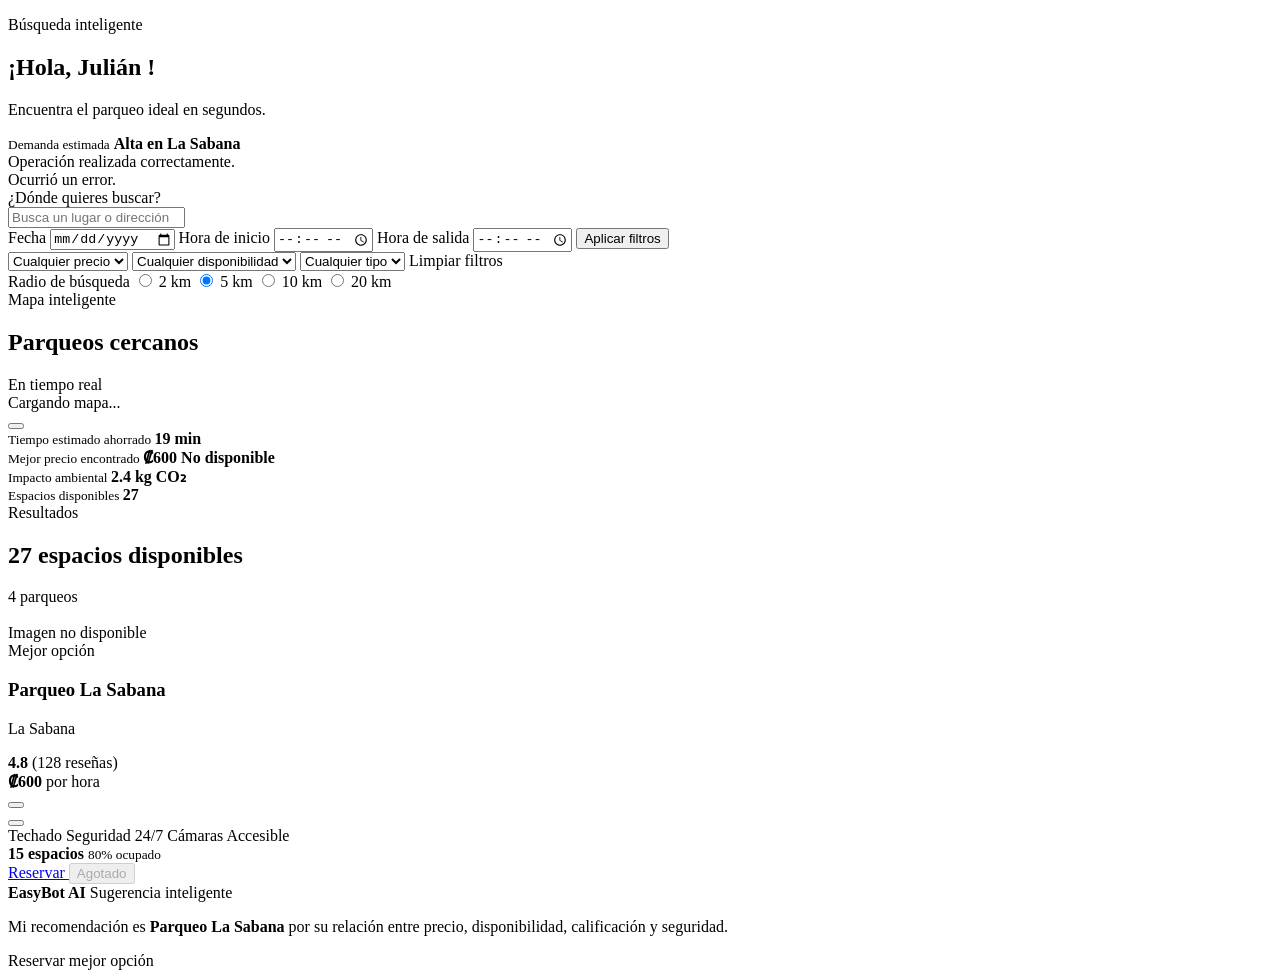
==== commit 4184f38a: "Commit #9: 70% de la página lista / Falta Apartado Premium y posiblemente Dashboard Admin! - EasySpo" ====
--- a/src/main/resources/templates/dashboard.html
+++ b/src/main/resources/templates/dashboard.html
@@ -78,7 +78,8 @@
                 <!-- BUSCADOR -->
                 <form th:action="@{/dashboard}"
                       method="get"
-                      class="search-panel">
+                      class="search-panel"
+                      id="parkingSearchForm">
 
                     <div class="search-grid">
 
@@ -91,9 +92,11 @@
                                 <i class="fa-solid fa-location-dot"></i>
 
                                 <input type="text"
+                                       id="locationSearchInput"
                                        name="q"
                                        th:value="${q}"
-                                       placeholder="La Sabana, San José">
+                                       placeholder="Busca un lugar o dirección"
+                                       autocomplete="off">
 
                             </div>
 
@@ -133,7 +136,7 @@
                                 class="search-btn">
 
                             <i class="fa-solid fa-magnifying-glass"></i>
-                            Buscar
+                            Aplicar filtros
 
                         </button>
 
@@ -239,6 +242,56 @@
                             Limpiar filtros
 
                         </a>
+
+                    </div>
+
+                    <div class="radius-filter">
+
+                        <span class="radius-title">
+                            <i class="fa-solid fa-circle-dot"></i>
+                            Radio de búsqueda
+                        </span>
+
+                        <label>
+
+                            <input type="radio"
+                                   name="searchRadius"
+                                   value="2">
+
+                            <span>2 km</span>
+
+                        </label>
+
+                        <label>
+
+                            <input type="radio"
+                                   name="searchRadius"
+                                   value="5"
+                                   checked>
+
+                            <span>5 km</span>
+
+                        </label>
+
+                        <label>
+
+                            <input type="radio"
+                                   name="searchRadius"
+                                   value="10">
+
+                            <span>10 km</span>
+
+                        </label>
+
+                        <label>
+
+                            <input type="radio"
+                                   name="searchRadius"
+                                   value="20">
+
+                            <span>20 km</span>
+
+                        </label>
 
                     </div>
 
@@ -312,6 +365,7 @@
                                  th:data-longitud="${item.parqueo.longitud}"
                                  th:data-precio="${item.parqueo.tarifaHora}"
                                  th:data-espacios="${item.parqueo.espaciosDisponibles}"
+                                 th:data-espacios-totales="${item.parqueo.espaciosTotales}"
                                  th:data-calificacion="${item.parqueo.calificacion}"
                                  th:data-mejor="${item.mejorOpcion}">
                             </div>
@@ -347,7 +401,8 @@
                                         Mejor precio encontrado
                                     </small>
 
-                                    <strong th:if="${mejorParqueo != null}"
+                                    <strong id="recommendedParkingPrice"
+                                            th:if="${mejorParqueo != null}"
                                             th:text="'₡'
                                             + ${#numbers.formatDecimal(
                                             mejorParqueo.parqueo.tarifaHora,
@@ -417,7 +472,8 @@
 
                                 <h2>
 
-                                    <span th:text="${totalEspacios}">
+                                    <span id="visibleAvailableSpaces"
+                                          th:text="${totalEspacios}">
                                         27
                                     </span>
 
@@ -427,7 +483,8 @@
 
                             </div>
 
-                            <span class="result-count"
+                            <span id="visibleParkingCount"
+                                  class="result-count"
                                   th:text="${cantidadResultados + ' parqueos'}">
                                 4 parqueos
                             </span>
@@ -445,64 +502,36 @@
                                      ? ' recommended'
                                      : ''"
                                      th:data-parking-id="${item.parqueo.idParqueo}"
-                                     th:data-parqueo-card="${item.parqueo.idParqueo}">
-
-                                <!-- BOTÓN DE FAVORITOS -->
-                                <div class="parking-favorite-action">
-
-                                    <!-- AGREGAR A FAVORITOS -->
-                                    <form th:if="${favoritosIds == null
-                                          or !favoritosIds.contains(
-                                          item.parqueo.idParqueo
-                                          )}"
-                                          th:action="@{/favoritos/agregar/{idParqueo}(
-                                          idParqueo=${item.parqueo.idParqueo}
-                                          )}"
-                                          method="post"
-                                          class="favorite-toggle-form">
-
-                                        <input type="hidden"
-                                               name="redirect"
-                                               value="/dashboard">
-
-                                        <button type="submit"
-                                                class="favorite-toggle-button"
-                                                title="Agregar a favoritos"
-                                                aria-label="Agregar a favoritos">
-
-                                            <i class="fa-regular fa-heart"></i>
-
-                                        </button>
-
-                                    </form>
-
-                                    <!-- QUITAR DE FAVORITOS -->
-                                    <form th:if="${favoritosIds != null
-                                          and favoritosIds.contains(
-                                          item.parqueo.idParqueo
-                                          )}"
-                                          th:action="@{/favoritos/eliminar/{idParqueo}(
-                                          idParqueo=${item.parqueo.idParqueo}
-                                          )}"
-                                          method="post"
-                                          class="favorite-toggle-form">
-
-                                        <input type="hidden"
-                                               name="redirect"
-                                               value="/dashboard">
-
-                                        <button type="submit"
-                                                class="favorite-toggle-button active"
-                                                title="Quitar de favoritos"
-                                                aria-label="Quitar de favoritos">
-
-                                            <i class="fa-solid fa-heart"></i>
-
-                                        </button>
-
-                                    </form>
+                                     th:data-parqueo-card="${item.parqueo.idParqueo}"
+                                     th:data-precio="${item.parqueo.tarifaHora}"
+                                     th:data-espacios="${item.parqueo.espaciosDisponibles}"
+                                     th:data-espacios-totales="${item.parqueo.espaciosTotales}"
+                                     th:data-calificacion="${item.parqueo.calificacion}">
+
+                                <!-- IMAGEN DEL PARQUEO -->
+                                <div class="parking-card-image">
+
+                                    <img th:if="${item.parqueo.imagenUrl != null
+                                         and !#strings.isEmpty(item.parqueo.imagenUrl)}"
+                                         th:src="${item.parqueo.imagenUrl}"
+                                         th:alt="${item.parqueo.nombre}"
+                                         loading="lazy"
+                                         decoding="async">
+
+                                    <!-- IMAGEN ALTERNATIVA -->
+                                    <div th:unless="${item.parqueo.imagenUrl != null
+                                         and !#strings.isEmpty(item.parqueo.imagenUrl)}"
+                                         class="parking-card-image-placeholder">
+
+                                        <i class="fa-solid fa-square-parking"></i>
+
+                                        <span>Imagen no disponible</span>
+
+                                    </div>
 
                                 </div>
+
+
 
                                 <!-- MEJOR OPCIÓN -->
                                 <span th:if="${item.mejorOpcion}"
@@ -510,172 +539,234 @@
                                     Mejor opción
                                 </span>
 
-                                <div class="parking-card-top">
-
-                                    <div class="parking-icon">
-                                        <i class="fa-solid fa-square-parking"></i>
+                                <div class="parking-card-content">
+
+                                    <div class="parking-card-top">
+
+                                        <div class="parking-icon">
+                                            <i class="fa-solid fa-square-parking"></i>
+                                        </div>
+
+                                        <div class="parking-main-info">
+
+                                            <h3 th:text="${item.parqueo.nombre}">
+                                                Parqueo La Sabana
+                                            </h3>
+
+                                            <p>
+
+                                                <i class="fa-solid fa-location-dot"></i>
+
+                                                <span th:text="${item.parqueo.direccion}">
+                                                    La Sabana
+                                                </span>
+
+                                            </p>
+
+                                            <div class="rating-row">
+
+                                                <i class="fa-solid fa-star"></i>
+
+                                                <strong th:text="${item.parqueo.calificacion != null
+                                                        ? item.parqueo.calificacion
+                                                        : '--'}">
+                                                    4.8
+                                                </strong>
+
+                                                <span th:text="'('
+                                                      + ${item.parqueo.totalResenas != null
+                                                      ? item.parqueo.totalResenas
+                                                      : 0}
+                                                      + ' reseñas)'">
+                                                    (128 reseñas)
+                                                </span>
+
+                                            </div>
+
+                                        </div>
+
+                                        <div class="parking-price">
+
+                                            <strong th:text="'₡'
+                                                    + ${#numbers.formatDecimal(
+                                                    item.parqueo.tarifaHora,
+                                                    0,
+                                                    'COMMA',
+                                                    0,
+                                                    'POINT')}">
+                                                ₡600
+                                            </strong>
+
+                                            <span>por hora</span>
+
+                                        </div>
+                                        <!-- BOTÓN DE FAVORITOS -->
+                                        <div class="parking-favorite-action">
+
+                                            <!-- AGREGAR A FAVORITOS -->
+                                            <form th:if="${favoritosIds == null
+                                                  or !favoritosIds.contains(
+                                                  item.parqueo.idParqueo
+                                                  )}"
+                                                  th:action="@{/favoritos/agregar/{idParqueo}(
+                                                  idParqueo=${item.parqueo.idParqueo}
+                                                  )}"
+                                                  method="post"
+                                                  class="favorite-toggle-form">
+
+                                                <input type="hidden"
+                                                       name="redirect"
+                                                       value="/dashboard">
+
+                                                <button type="submit"
+                                                        class="favorite-toggle-button"
+                                                        title="Agregar a favoritos"
+                                                        aria-label="Agregar a favoritos">
+
+                                                    <i class="fa-regular fa-heart"></i>
+
+                                                </button>
+
+                                            </form>
+
+                                            <!-- QUITAR DE FAVORITOS -->
+                                            <form th:if="${favoritosIds != null
+                                                  and favoritosIds.contains(
+                                                  item.parqueo.idParqueo
+                                                  )}"
+                                                  th:action="@{/favoritos/eliminar/{idParqueo}(
+                                                  idParqueo=${item.parqueo.idParqueo}
+                                                  )}"
+                                                  method="post"
+                                                  class="favorite-toggle-form">
+
+                                                <input type="hidden"
+                                                       name="redirect"
+                                                       value="/dashboard">
+
+                                                <button type="submit"
+                                                        class="favorite-toggle-button active"
+                                                        title="Quitar de favoritos"
+                                                        aria-label="Quitar de favoritos">
+
+                                                    <i class="fa-solid fa-heart"></i>
+
+                                                </button>
+
+                                            </form>
+
+                                        </div>
+
                                     </div>
 
-                                    <div class="parking-main-info">
-
-                                        <h3 th:text="${item.parqueo.nombre}">
-                                            Parqueo La Sabana
-                                        </h3>
-
-                                        <p>
-
-                                            <i class="fa-solid fa-location-dot"></i>
-
-                                            <span th:text="${item.parqueo.direccion}">
-                                                La Sabana
-                                            </span>
-
-                                        </p>
-
-                                        <div class="rating-row">
-
-                                            <i class="fa-solid fa-star"></i>
-
-                                            <strong th:text="${item.parqueo.calificacion != null
-                                                    ? item.parqueo.calificacion
-                                                    : '--'}">
-                                                4.8
-                                            </strong>
-
-                                            <span th:text="'('
-                                                  + ${item.parqueo.totalResenas != null
-                                                  ? item.parqueo.totalResenas
-                                                  : 0}
-                                                  + ' reseñas)'">
-                                                (128 reseñas)
-                                            </span>
+                                    <!-- SERVICIOS -->
+                                    <div class="parking-features">
+
+                                        <span th:if="${item.parqueo.techado}">
+
+                                            <i class="fa-solid fa-warehouse"></i>
+                                            Techado
+
+                                        </span>
+
+                                        <span th:if="${item.parqueo.seguridad24h}">
+
+                                            <i class="fa-solid fa-shield-halved"></i>
+                                            Seguridad 24/7
+
+                                        </span>
+
+                                        <span th:if="${item.parqueo.camaras}">
+
+                                            <i class="fa-solid fa-video"></i>
+                                            Cámaras
+
+                                        </span>
+
+                                        <span th:if="${item.parqueo.accesoDiscapacidad}">
+
+                                            <i class="fa-solid fa-wheelchair"></i>
+                                            Accesible
+
+                                        </span>
+
+                                    </div>
+
+                                    <!-- PIE DE TARJETA -->
+                                    <div class="parking-card-footer">
+
+                                        <div class="availability"
+                                             th:classappend="${item.nivelDisponibilidad}">
+
+                                            <span class="availability-dot"></span>
+
+                                            <div>
+
+                                                <strong th:text="${item.parqueo.espaciosDisponibles
+                                                        + ' espacios'}">
+                                                    15 espacios
+                                                </strong>
+
+                                                <small th:text="${item.porcentajeOcupacion
+                                                       + '% ocupado'}">
+                                                    80% ocupado
+                                                </small>
+
+                                            </div>
 
                                         </div>
 
+                                        <!-- RESERVAR -->
+                                        <a href="#"
+                                           class="reserve-btn reserve-link"
+                                           th:data-id="${item.parqueo.idParqueo}">
+
+                                            Reservar
+
+                                        </a>
+
+                                        <!-- AGOTADO -->
+                                        <button th:if="${item.parqueo.espaciosDisponibles == 0}"
+                                                type="button"
+                                                class="reserve-btn disabled"
+                                                disabled>
+
+                                            Agotado
+
+                                        </button>
+
                                     </div>
 
-                                    <div class="parking-price">
-
-                                        <strong th:text="'₡'
-                                                + ${#numbers.formatDecimal(
-                                                item.parqueo.tarifaHora,
-                                                0,
-                                                'COMMA',
-                                                0,
-                                                'POINT')}">
-                                            ₡600
-                                        </strong>
-
-                                        <span>por hora</span>
-
-                                    </div>
-
                                 </div>
 
-                                <!-- SERVICIOS -->
-                                <div class="parking-features">
-
-                                    <span th:if="${item.parqueo.techado}">
-
-                                        <i class="fa-solid fa-warehouse"></i>
-                                        Techado
-
-                                    </span>
-
-                                    <span th:if="${item.parqueo.seguridad24h}">
-
-                                        <i class="fa-solid fa-shield-halved"></i>
-                                        Seguridad 24/7
-
-                                    </span>
-
-                                    <span th:if="${item.parqueo.camaras}">
-
-                                        <i class="fa-solid fa-video"></i>
-                                        Cámaras
-
-                                    </span>
-
-                                    <span th:if="${item.parqueo.accesoDiscapacidad}">
-
-                                        <i class="fa-solid fa-wheelchair"></i>
-                                        Accesible
-
-                                    </span>
-
-                                </div>
-
-                                <!-- PIE DE TARJETA -->
-                                <div class="parking-card-footer">
-
-                                    <div class="availability"
-                                         th:classappend="${item.nivelDisponibilidad}">
-
-                                        <span class="availability-dot"></span>
-
-                                        <div>
-
-                                            <strong th:text="${item.parqueo.espaciosDisponibles
-                                                    + ' espacios'}">
-                                                15 espacios
-                                            </strong>
-
-                                            <small th:text="${item.porcentajeOcupacion
-                                                   + '% ocupado'}">
-                                                80% ocupado
-                                            </small>
-
-                                        </div>
-
-                                    </div>
-
-                                    <!-- RESERVAR -->
-                                    <a th:if="${item.parqueo.espaciosDisponibles > 0}"
-                                       th:href="@{/reservas/nueva(
-                                       idParqueo=${item.parqueo.idParqueo},
-                                       fecha=${fechaSeleccionada},
-                                       horaInicio=${horaInicioSeleccionada},
-                                       horaSalida=${horaSalidaSeleccionada}
-                                       )}"
-                                       class="reserve-btn">
-
-                                        Reservar
-
-                                    </a>
-
-                                    <!-- AGOTADO -->
-                                    <button th:if="${item.parqueo.espaciosDisponibles == 0}"
-                                            type="button"
-                                            class="reserve-btn disabled"
-                                            disabled>
-
-                                        Agotado
-
-                                    </button>
-
-                                </div>
-
                             </article>
 
                         </div>
 
                         <!-- SIN RESULTADOS -->
-                        <div class="empty-results"
-                             th:if="${parqueos == null
-                             or #lists.isEmpty(parqueos)}">
-
-                            <i class="fa-solid fa-map-location-dot"></i>
-
-                            <h3>No encontramos parqueos</h3>
-
-                            <p>
-                                Prueba con otra ubicación o elimina algunos
-                                filtros.
+                        <!-- SIN RESULTADOS POR RADIO DE BÚSQUEDA -->
+                        <div id="dynamicEmptyResults"
+                             class="dynamic-empty-results"
+                             hidden>
+
+                            <div class="dynamic-empty-icon">
+                                <i class="fa-solid fa-location-crosshairs"></i>
+                            </div>
+
+                            <h3>No hay parqueos en esta zona</h3>
+
+                            <p id="dynamicEmptyMessage">
+                                No encontramos parqueos que cumplan con el radio seleccionado.
                             </p>
 
-                            <a th:href="@{/dashboard}">
-                                Mostrar todos
-                            </a>
+                            <button id="btnExpandSearchRadius"
+                                    type="button"
+                                    class="expand-radius-button">
+
+                                <i class="fa-solid fa-expand"></i>
+                                Ampliar búsqueda a 5 km
+
+                            </button>
 
                         </div>
 
@@ -684,7 +775,8 @@
                 </div>
 
                 <!-- ASISTENTE -->
-                <section class="assistant-card"
+                <section id="easyBotRecommendation"
+                         class="assistant-card"
                          th:if="${mejorParqueo != null}">
 
                     <div class="assistant-avatar">
@@ -702,14 +794,17 @@
 
                         <p>
 
-                            Te recomiendo
-
-                            <strong th:text="${mejorParqueo.parqueo.nombre}">
+                            Mi recomendación es
+
+                            <strong id="easyBotParkingName"
+                                    th:text="${mejorParqueo.parqueo.nombre}">
                                 Parqueo La Sabana
                             </strong>
 
-                            por su relación entre precio, disponibilidad,
-                            calificación y seguridad.
+                            <span id="easyBotReason">
+                                por su relación entre precio, disponibilidad,
+                                calificación y seguridad.
+                            </span>
 
                         </p>
 
@@ -721,6 +816,7 @@
                        horaInicio=${horaInicioSeleccionada},
                        horaSalida=${horaSalidaSeleccionada}
                        )}"
+                       id="easyBotReserveLink"
                        class="assistant-action">
 
                         Reservar mejor opción
